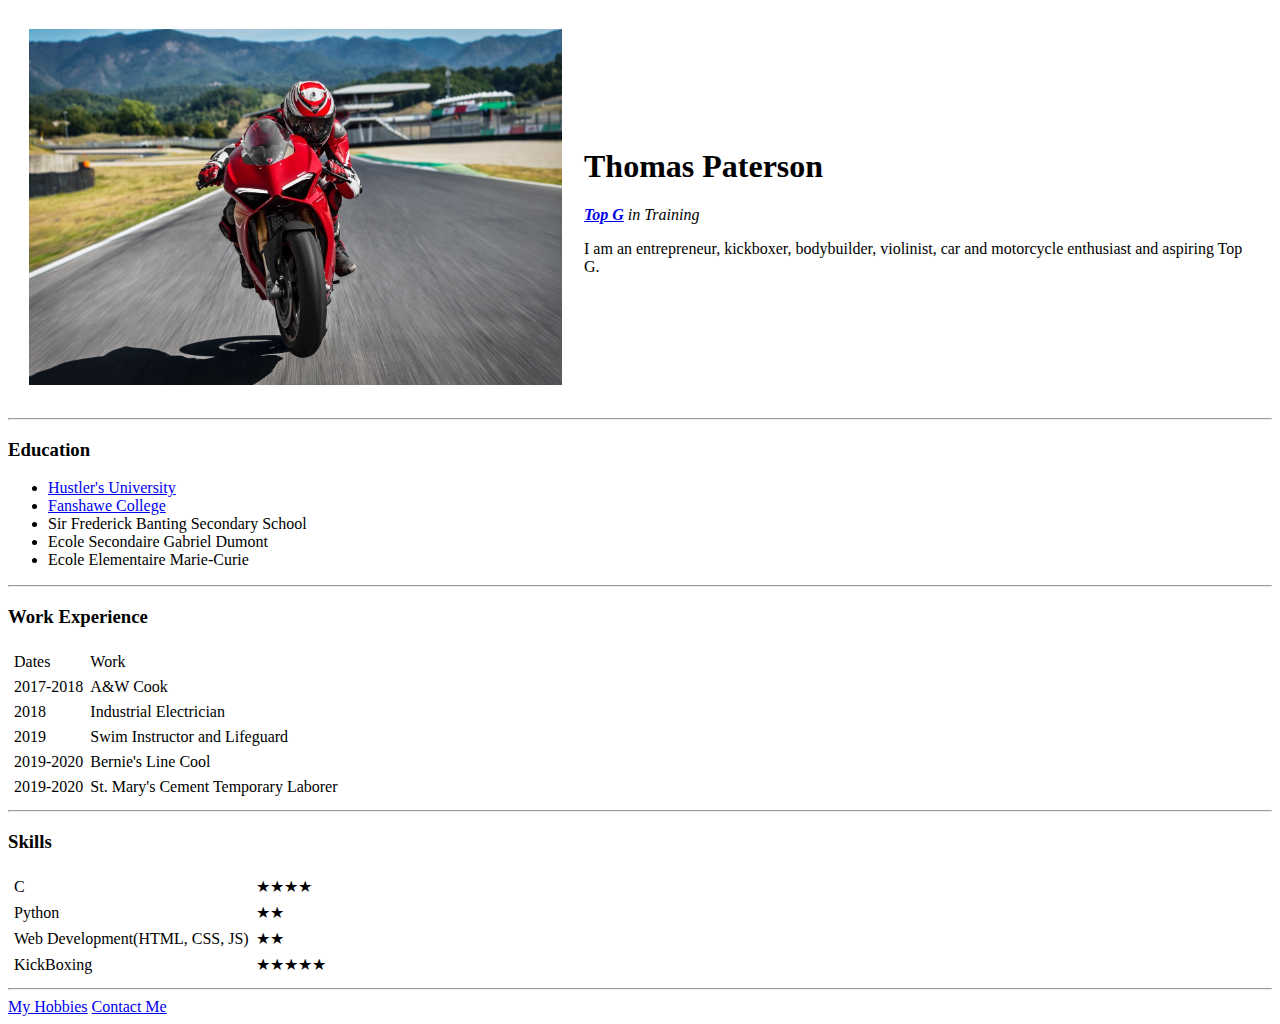
==== index.html @ 7cb3937b "Added Initial CV Files" ====
<!DOCTYPE html>
<html lang="en" dir="ltr">
  <head>
    <meta charset="utf-8">
    <title>Thomas Paterson's Personal Site</title>
  </head>
  <body>
    <table cellspacing=20>
      <tr>
        <td><img src="V4.jpg" alt= "Thomas Paterson Image" width="533" height="356"></td>
        <td><h1>Thomas Paterson</h1>
        <p><em><strong><a href="https://www.cobratate.com/">Top G</strong></a> in Training</em></p>
        <p>I am an entrepreneur, kickboxer, bodybuilder, violinist, car and motorcycle enthusiast and aspiring Top G.</p></td>
      </tr>
    </table>
    <hr>
    <h3>Education</h3>
    <ul>
      <li><a href="https://www.cobratate.com/hustlers-university-2-0">Hustler's University</a></li>
      <li><a href="https://www.fanshawec.ca/">Fanshawe College</a></li>
      <li>Sir Frederick Banting Secondary School</li>
      <li>Ecole Secondaire Gabriel Dumont</li>
      <li>Ecole Elementaire Marie-Curie</li>
    </ul>
    <hr>
    <h3>Work Experience</h3>
    <table cellspacing=5>
      <thead>
        <tr>
          <td>Dates</td>
          <td>Work</td>
        </tr>
      </thead>
      <tbody>
        <tr>
          <td>2017-2018</td>
          <td>A&W Cook</td>
        <tr>
          <td>2018</td>
          <td>Industrial Electrician</td>
        </tr>
        <tr>
          <td>2019</td>
          <td>Swim Instructor and Lifeguard</td>
        </tr>
        <tr>
          <td>2019-2020</td>
          <td>Bernie's Line Cool</td>
        </tr>
        <tr>
          <td>2019-2020</td>
          <td>St. Mary's Cement Temporary Laborer</td>
        </tr>
      </tbody>
    </table>
    <table cellspacing=5>
      <thead>
        <hr>
        <h3>Skills</h3>
      </thead>
      <tbody>
        <tr>
          <td>C</td>
          <td>&#9733&#9733&#9733&#9733</td>
        </tr>
        <tr>
          <td>Python</td>
          <td>&#9733&#9733</td>
        </tr>
        <tr>
          <td>Web Development(HTML, CSS, JS)</td>
          <td>&#9733&#9733</td>
        </tr>
        <tr>
          <td>KickBoxing</td>
          <td>&#9733&#9733&#9733&#9733&#9733</td>
        </tr>
      </tbody>
    </table>
    <hr>

    <a href="hobbies.html">My Hobbies</a>
    <a href="contact.html">Contact Me</a>
  </body>
</html>
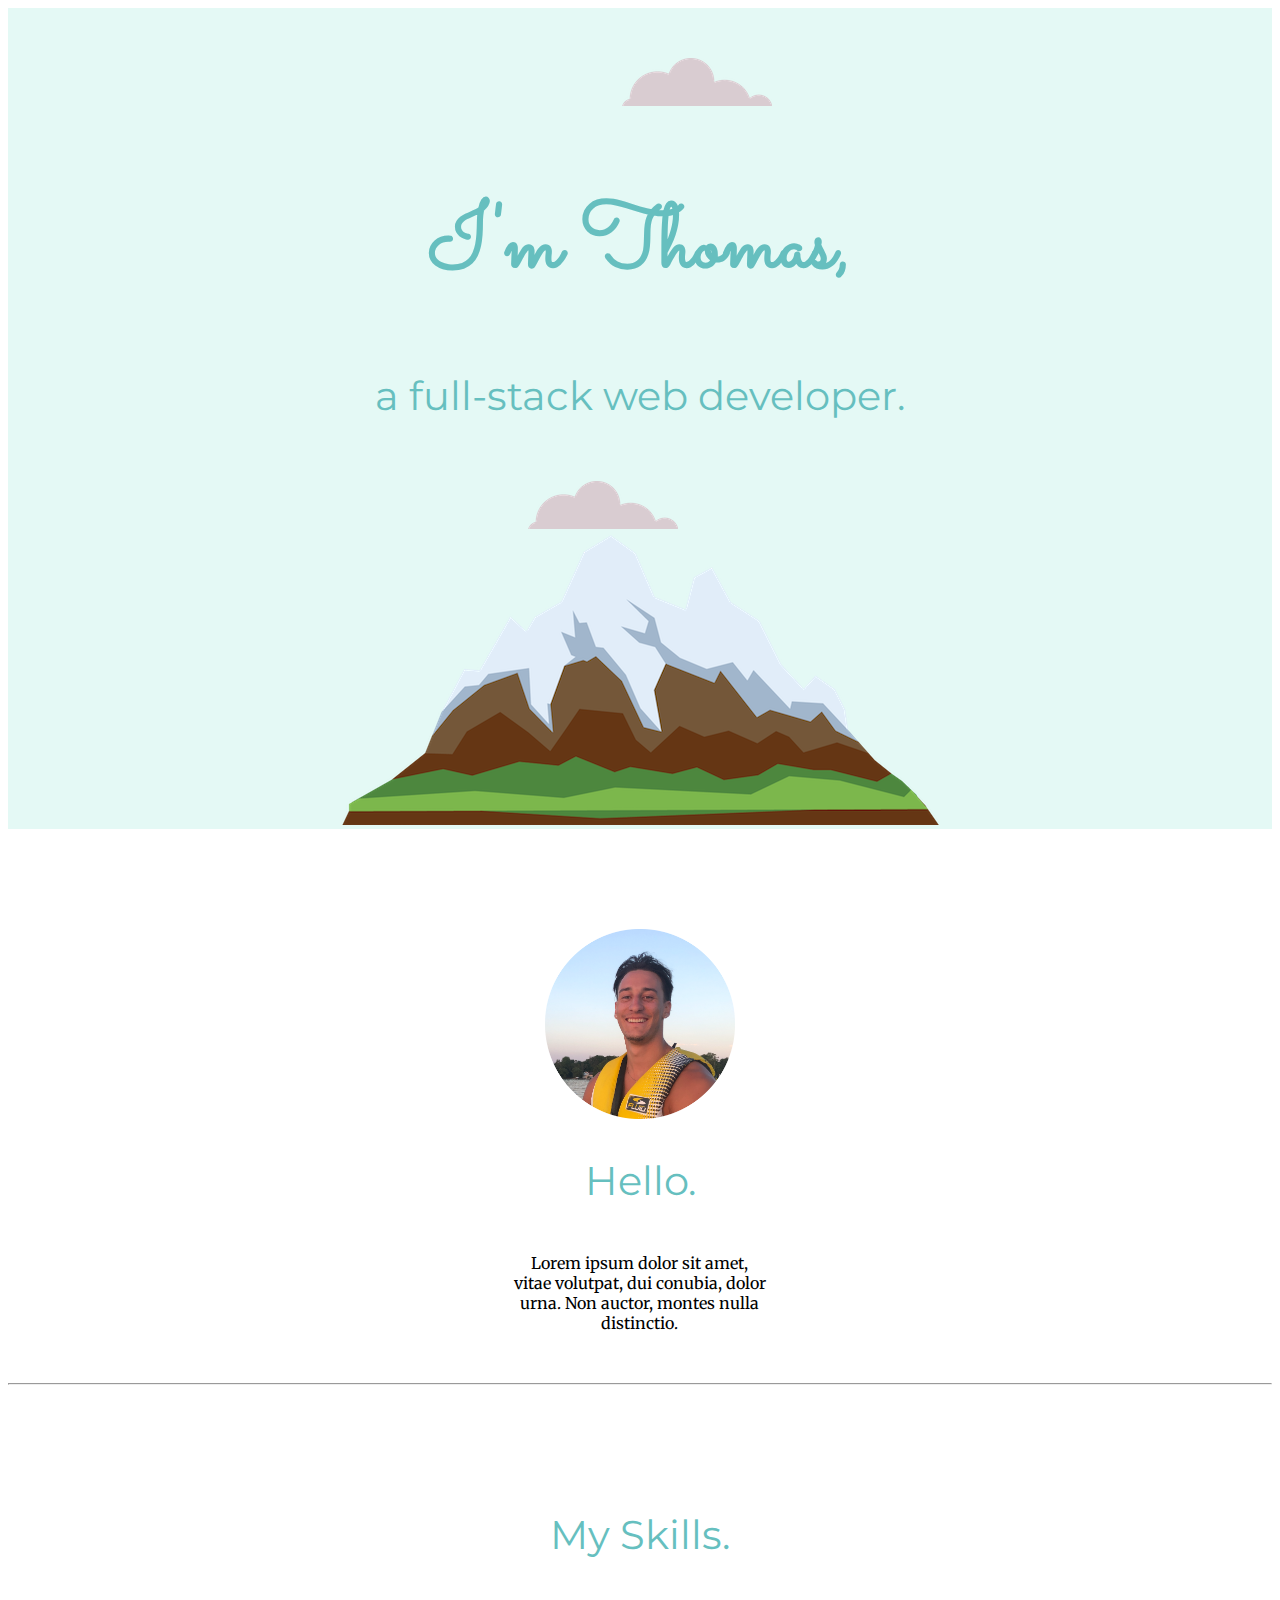
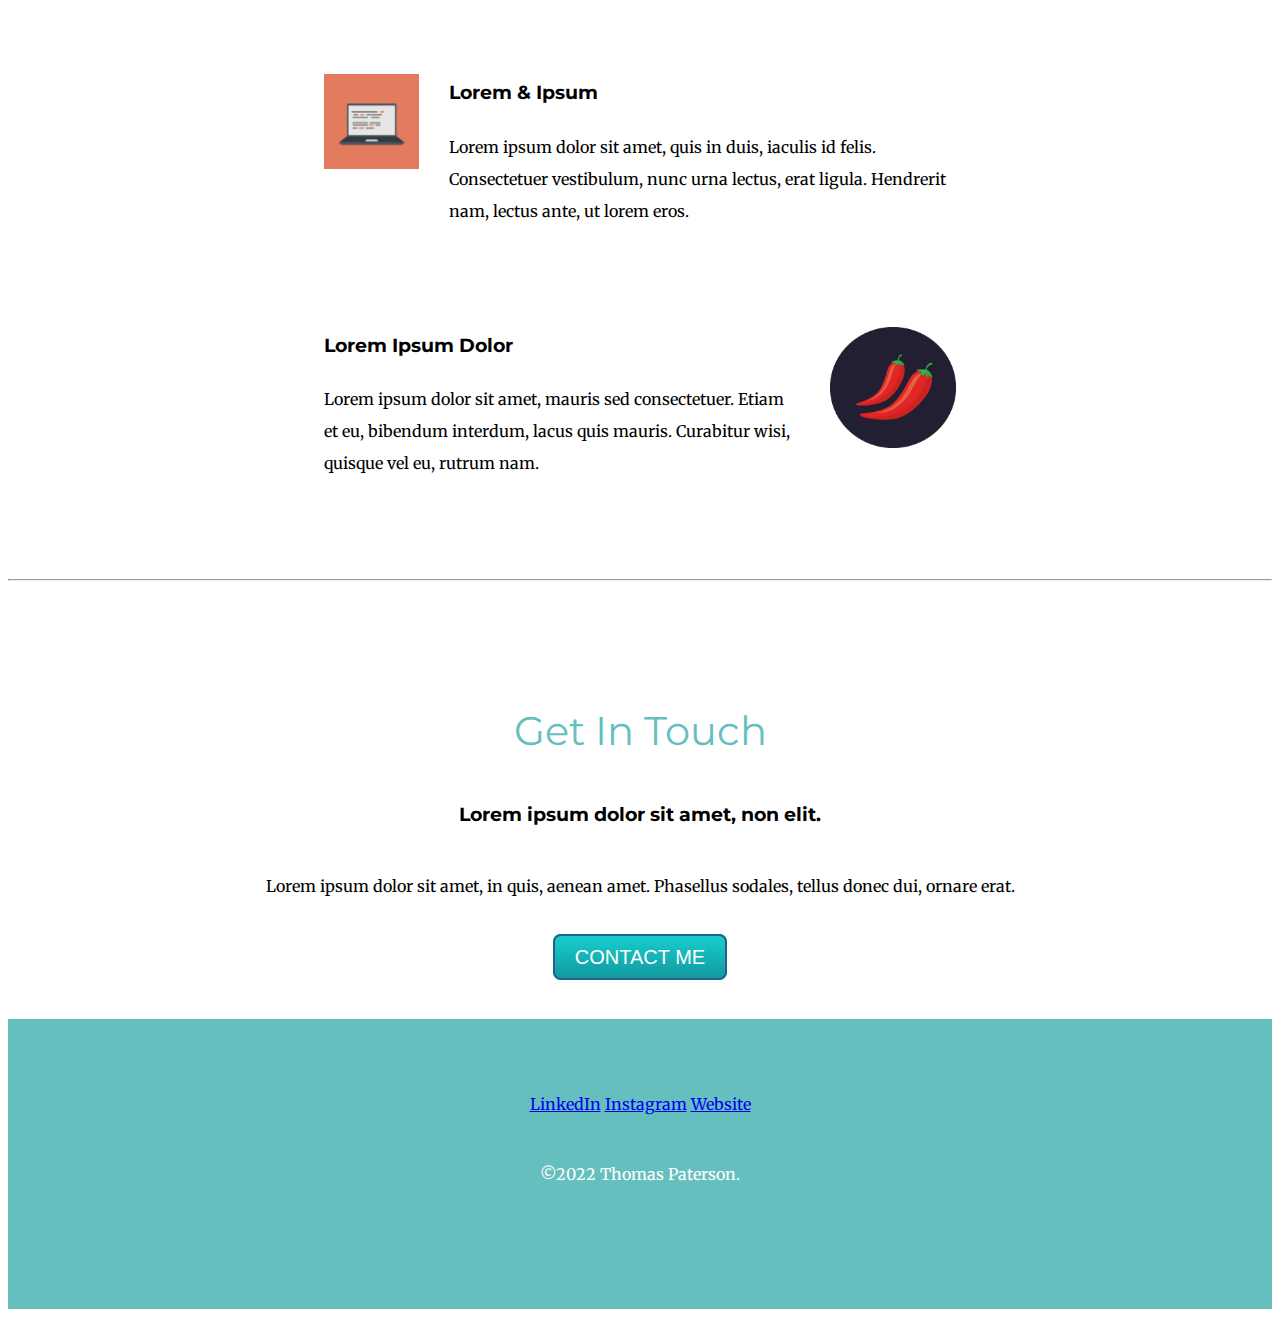
==== commit a69f8db6: "End of CSS Module" ====
--- a/index.html
+++ b/index.html
@@ -2,84 +2,56 @@
 <html lang="en" dir="ltr">
   <head>
     <meta charset="utf-8">
-    <title>Thomas Paterson's Personal Site</title>
+    <title>Thomas Paterson</title>
+    <link rel="stylesheet" href="css/styles.css">
+    <link rel="icon" href="favicon_io/favicon.ico">
+    <link rel="preconnect" href="https://fonts.googleapis.com"><link rel="preconnect" href="https://fonts.gstatic.com" crossorigin><link href="https://fonts.googleapis.com/css2?family=Merriweather&family=Montserrat&family=Sacramento&display=swap" rel="stylesheet">
+
   </head>
   <body>
-    <table cellspacing=20>
-      <tr>
-        <td><img src="V4.jpg" alt= "Thomas Paterson Image" width="533" height="356"></td>
-        <td><h1>Thomas Paterson</h1>
-        <p><em><strong><a href="https://www.cobratate.com/">Top G</strong></a> in Training</em></p>
-        <p>I am an entrepreneur, kickboxer, bodybuilder, violinist, car and motorcycle enthusiast and aspiring Top G.</p></td>
-      </tr>
-    </table>
-    <hr>
-    <h3>Education</h3>
-    <ul>
-      <li><a href="https://www.cobratate.com/hustlers-university-2-0">Hustler's University</a></li>
-      <li><a href="https://www.fanshawec.ca/">Fanshawe College</a></li>
-      <li>Sir Frederick Banting Secondary School</li>
-      <li>Ecole Secondaire Gabriel Dumont</li>
-      <li>Ecole Elementaire Marie-Curie</li>
-    </ul>
-    <hr>
-    <h3>Work Experience</h3>
-    <table cellspacing=5>
-      <thead>
-        <tr>
-          <td>Dates</td>
-          <td>Work</td>
-        </tr>
-      </thead>
-      <tbody>
-        <tr>
-          <td>2017-2018</td>
-          <td>A&W Cook</td>
-        <tr>
-          <td>2018</td>
-          <td>Industrial Electrician</td>
-        </tr>
-        <tr>
-          <td>2019</td>
-          <td>Swim Instructor and Lifeguard</td>
-        </tr>
-        <tr>
-          <td>2019-2020</td>
-          <td>Bernie's Line Cool</td>
-        </tr>
-        <tr>
-          <td>2019-2020</td>
-          <td>St. Mary's Cement Temporary Laborer</td>
-        </tr>
-      </tbody>
-    </table>
-    <table cellspacing=5>
-      <thead>
-        <hr>
-        <h3>Skills</h3>
-      </thead>
-      <tbody>
-        <tr>
-          <td>C</td>
-          <td>&#9733&#9733&#9733&#9733</td>
-        </tr>
-        <tr>
-          <td>Python</td>
-          <td>&#9733&#9733</td>
-        </tr>
-        <tr>
-          <td>Web Development(HTML, CSS, JS)</td>
-          <td>&#9733&#9733</td>
-        </tr>
-        <tr>
-          <td>KickBoxing</td>
-          <td>&#9733&#9733&#9733&#9733&#9733</td>
-        </tr>
-      </tbody>
-    </table>
-    <hr>
+    <div class="top-container">
+      <img class="top-cloud" src="images/cloud.png" alt="cloud-png">
+      <h1>I'm Thomas,</h1>
+      <h2>a full-stack web developer.</h2>
+      <img class="bottom-cloud" src="images/cloud.png" alt="cloud-png">
+      <img src="images/mountain.png" alt="mountain-png">
+    </div>
+    <div class="middle-container">
+      <div class="profile">
+        <img class="profile-img" src="images/profile.png" alt="profile-img">
+        <h2>Hello.</h2>
+        <p class="intro">Lorem ipsum dolor sit amet, vitae volutpat, dui conubia, dolor urna. Non auctor, montes nulla distinctio.</p>
+      </div>
+      <hr>
+      <div class="skills">
+        <h2>My Skills.</h2>
+        <div class="skill-row">
+          <img class="computer-img" src="images/computer.png" alt="">
+          <h3>Lorem & Ipsum</h3>
+          <p>Lorem ipsum dolor sit amet, quis in duis, iaculis id felis. Consectetuer vestibulum, nunc urna lectus, erat ligula. Hendrerit nam, lectus ante, ut lorem eros.</p>
+        </div>
+        <div class="skill-row">
+          <img class="chillies-img" src="images/chillies.png" alt="chillies-img">
+          <h3 class="chillies-head">Lorem Ipsum Dolor</h3>
+          <p>Lorem ipsum dolor sit amet, mauris sed consectetuer. Etiam et eu, bibendum interdum, lacus quis mauris. Curabitur wisi, quisque vel eu, rutrum nam.</p>
+        </div>
+      </div>
+      <hr>
+      <div class="contact-me">
+        <h2>Get In Touch</h2>
+        <h3>Lorem ipsum dolor sit amet, non elit.</h3>
+        <p class="contact-me-text">Lorem ipsum dolor sit amet, in quis, aenean amet. Phasellus sodales, tellus donec dui, ornare erat.</p>
+        <a class="btn" href="mailto:thomaspaterson8@email.com">CONTACT ME</a>
+      </div>
+    </div>
 
-    <a href="hobbies.html">My Hobbies</a>
-    <a href="contact.html">Contact Me</a>
+
+    <div class="bottom-container">
+      <a class="footer-link" href="https://www.linkedin.com/in/thomas-paterson-169041206/">LinkedIn</a>
+      <a class="footer-link" href="https://www.instagram.com/thomas__paterson/">Instagram</a>
+      <a class="footer-link" href="https://www.appbrewery.co/">Website</a>
+      <p class="copyright">©2022 Thomas Paterson.</p>
+    </div>
+
   </body>
 </html>
--- a/css/styles.css
+++ b/css/styles.css
@@ -0,0 +1,138 @@
+body{
+  color: #40514E
+  margin: 0;
+  text-align: center;
+  font-family: 'Merriweather', serif;
+}
+
+h1{
+  color: #66BFBF;
+  font-family: 'Sacramento', cursive;
+  font-size: 5.625rem;
+  line-height: 2;
+  margin: 50px auto 0 auto;
+}
+h2{
+  color: #66BFBF;
+  font-size: 2.5rem;
+  font-family: 'Montserrat', sans-serif;
+  font-weight: normal;
+  padding-bottom: 15px;
+}
+
+h3{
+  color: 11999E;
+  font-family: 'Montserrat', sans-serif;
+}
+
+hr{
+  margin-bottom: 125px;
+  margin-top: 50px;
+}
+
+
+.top-container{
+  background-color: #E4F9F5;
+  position: relative;
+  padding-top: 100px;
+
+}
+
+.middle-container{
+
+}
+.bottom-container{
+  margin: 50px auto 50px auto;
+  background-color: #66BFBF;
+  padding-top: 75px;
+  padding-bottom: 75px;
+  margin-bottom: 0;
+}
+.bottom-cloud{
+  position: absolute;
+  left: 520px;
+  bottom: 300px;
+}
+
+.top-cloud{
+  position: absolute;
+  right: 500px;
+  top: 50px;
+}
+
+.profile-img{
+  height: 15%;
+  padding-top: 100px;
+  width: 15%;
+}
+.skill-row{
+  line-height: 2;
+  margin: 100px auto 100px auto;
+  text-align: left;
+  width: 50%;
+}
+
+.computer-img{
+  width: 25%;
+  float: left;
+  margin-right: 30px;
+  margin-bottom: 50px;
+  width: 15%;
+  height: 15%;
+}
+
+.chillies-img{
+  width: 25%;
+  float: right;
+  margin-left: 30px;
+  width: 20%;
+  height: 20%;
+
+}
+
+.btn {
+  background: #11CCCDD4;
+  background-image: -webkit-linear-gradient(top, #11CCCDD4, #11999E);
+  background-image: -moz-linear-gradient(top, #11CCCDD4, #11999E);
+  background-image: -ms-linear-gradient(top, #11CCCDD4, #11999E);
+  background-image: -o-linear-gradient(top, #11CCCDD4, #11999E);
+  background-image: linear-gradient(to bottom, #11CCCDD4, #11999E);
+  -webkit-border-radius: 8;
+  -moz-border-radius: 8;
+  border-radius: 8px;
+  font-family: Arial;
+  color: #ffffff;
+  font-size: 20px;
+  padding: 10px 20px 10px 20px;
+  border: solid #1f628d 2px;
+  text-decoration: none;
+  margin-bottom: 50px;
+}
+
+.btn:hover {
+  background: #30E3CD;
+  background-image: -webkit-linear-gradient(top, #30E3CD, #2BC4AD);
+  background-image: -moz-linear-gradient(top, #30E3CD, #2BC4AD);
+  background-image: -ms-linear-gradient(top, #30E3CD, #2BC4AD);
+  background-image: -o-linear-gradient(top, #30E3CD, #2BC4AD);
+  background-image: linear-gradient(to bottom, #30E3CD, #2BC4AD);
+  text-decoration: none;
+}
+
+.contact-me-text{
+  margin: 50px;
+}
+
+.chillies-head{
+  clear: left;
+}
+
+.copyright{
+  color: white;
+  margin: 50px;
+}
+
+.intro{
+  width: 20%;
+  margin: auto;
+}
